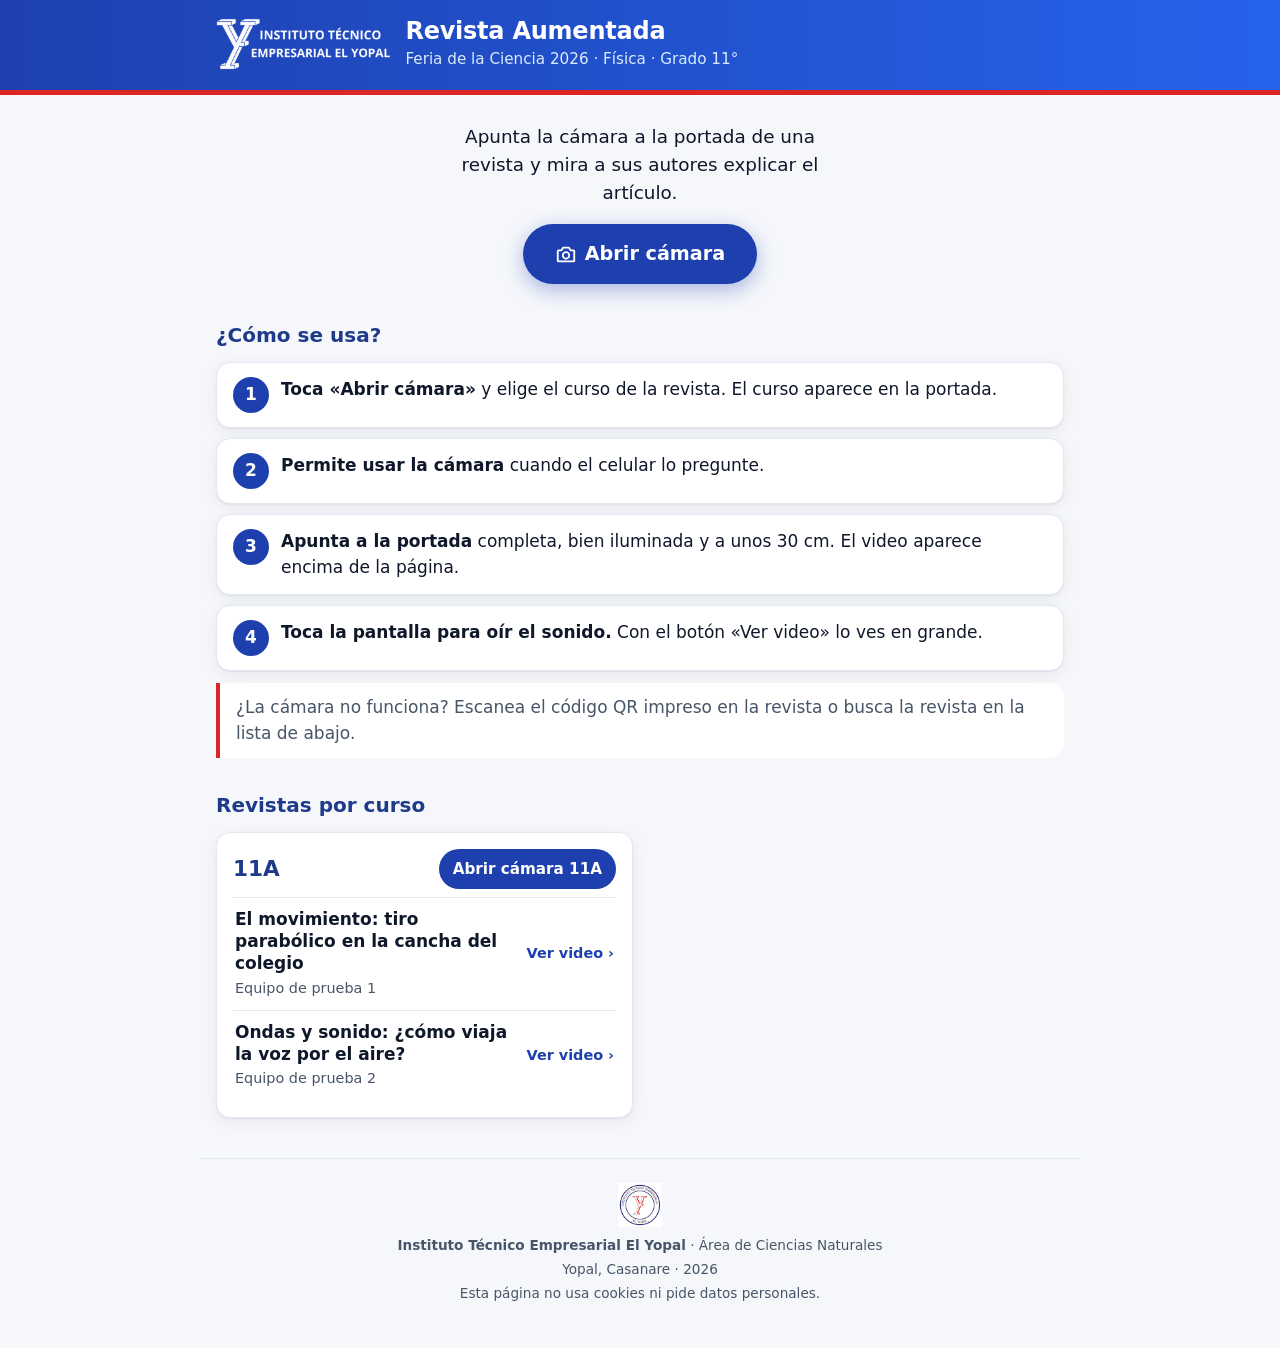
==== index.html @ 05f32a30 "Revista Aumentada: prototipo con 2 revistas de prueba Web estática para GitHub Pages con MindAR 1.2." ====
<!doctype html>
<html lang="es">
<head>
  <meta charset="utf-8">
  <meta name="viewport" content="width=device-width, initial-scale=1, viewport-fit=cover">
  <title>Revista Aumentada · ITEY</title>
  <meta name="description" content="Revistas de física del grado 11° del ITEY con realidad aumentada. Feria de la Ciencia 2026.">
  <meta name="theme-color" content="#1e40af">
  <link rel="icon" href="img/favicon.png">
  <link rel="stylesheet" href="css/estilos.css">
</head>
<body>
  <header class="franja">
    <div class="franja__contenido">
      <img class="franja__logo" src="img/logo-itey.png" alt="ITEY">
      <div>
        <h1>Revista Aumentada</h1>
        <p><span id="evento">Feria de la Ciencia 2026</span> · Física · Grado 11°</p>
      </div>
    </div>
  </header>

  <main class="contenido">
    <section class="portada">
      <p class="portada__lema">Apunta la cámara a la portada de una revista y mira a sus autores explicar el artículo.</p>
      <button id="abrir-camara" class="boton boton--grande" type="button">
        <svg viewBox="0 0 24 24" fill="none" stroke="currentColor" stroke-width="2" stroke-linecap="round" stroke-linejoin="round" aria-hidden="true"><path d="M4 8h3l2-3h6l2 3h3a1 1 0 0 1 1 1v10a1 1 0 0 1-1 1H4a1 1 0 0 1-1-1V9a1 1 0 0 1 1-1z"/><circle cx="12" cy="13.5" r="3.5"/></svg>
        Abrir cámara
      </button>
    </section>

    <h2>¿Cómo se usa?</h2>
    <ol class="pasos">
      <li class="tarjeta"><div><strong>Toca «Abrir cámara»</strong> y elige el curso de la revista. El curso aparece en la portada.</div></li>
      <li class="tarjeta"><div><strong>Permite usar la cámara</strong> cuando el celular lo pregunte.</div></li>
      <li class="tarjeta"><div><strong>Apunta a la portada</strong> completa, bien iluminada y a unos 30 cm. El video aparece encima de la página.</div></li>
      <li class="tarjeta"><div><strong>Toca la pantalla para oír el sonido.</strong> Con el botón «Ver video» lo ves en grande.</div></li>
    </ol>
    <p class="nota">¿La cámara no funciona? Escanea el código QR impreso en la revista o busca la revista en la lista de abajo.</p>

    <h2 id="lista">Revistas por curso</h2>
    <div id="cursos" class="cursos" aria-live="polite">
      <p>Cargando revistas…</p>
    </div>
  </main>

  <footer class="pie">
    <img src="img/escudo-itey.jpg" alt="" width="44" height="44">
    <p><strong>Instituto Técnico Empresarial El Yopal</strong> · Área de Ciencias Naturales</p>
    <p>Yopal, Casanare · 2026</p>
    <p>Esta página no usa cookies ni pide datos personales.</p>
  </footer>

  <dialog id="elegir-curso" class="dialogo">
    <h2>¿De qué curso es la revista?</h2>
    <p>Lo encuentras en la portada.</p>
    <div id="rejilla-cursos" class="rejilla-cursos"></div>
    <button class="boton boton--claro dialogo__cerrar" type="button" id="cerrar-dialogo">Cancelar</button>
  </dialog>

  <script type="module" src="js/inicio.js"></script>
</body>
</html>
---- css/estilos.css ----
/* Revista Aumentada · ITEY
   Azul institucional con el filo rojo del escudo, igual que la app de asistencias. */

:root {
  --azul-900: #1e3a8a;
  --azul-800: #1e40af;
  --azul-600: #2563eb;
  --azul-100: #dbeafe;
  --azul-50: #eff6ff;
  --rojo: #dc2626;
  --amarillo: #facc15;
  --texto: #0f172a;
  --texto-suave: #475569;
  --borde: #e2e8f0;
  --fondo: #f5f7fb;
  --blanco: #ffffff;
  --radio: 14px;
  --sombra: 0 1px 2px rgb(15 23 42 / .06), 0 4px 16px rgb(15 23 42 / .06);
  --fuente: system-ui, -apple-system, "Segoe UI", Roboto, "Helvetica Neue", Arial, sans-serif;
}

* { box-sizing: border-box; }

body {
  margin: 0;
  font-family: var(--fuente);
  font-size: 17px;
  line-height: 1.5;
  color: var(--texto);
  background: var(--fondo);
  -webkit-text-size-adjust: 100%;
}

a { color: var(--azul-800); }
img { max-width: 100%; }
[hidden] { display: none !important; }

/* ---------- Franja institucional ---------- */

.franja {
  background: linear-gradient(90deg, var(--azul-800), var(--azul-600));
  border-bottom: 5px solid var(--rojo);
  color: var(--blanco);
}
.franja__contenido {
  max-width: 880px;
  margin: 0 auto;
  padding: 18px 16px 20px;
  display: flex;
  align-items: center;
  gap: 14px;
}
.franja__logo { height: 52px; width: auto; flex-shrink: 0; }
.franja h1 { margin: 0; font-size: 1.5rem; line-height: 1.15; letter-spacing: -.01em; }
.franja p { margin: 2px 0 0; color: var(--azul-100); font-size: .95rem; }
@media (max-width: 420px) {
  .franja__contenido { gap: 12px; }
  .franja__logo { height: 40px; }
  .franja h1 { font-size: 1.3rem; }
  .franja p { font-size: .85rem; }
}
.franja--compacta .franja__contenido { padding: 10px 16px 12px; }
.franja--compacta .franja__logo { height: 36px; }
.franja--compacta h1 { font-size: 1.1rem; }
.franja a { color: var(--blanco); }

/* ---------- Contenido ---------- */

.contenido { max-width: 880px; margin: 0 auto; padding: 20px 16px 40px; }
.contenido h2 { font-size: 1.25rem; margin: 32px 0 12px; color: var(--azul-900); }

.portada { text-align: center; padding: 8px 0 4px; }
.portada__lema { font-size: 1.15rem; margin: 0 auto 18px; max-width: 32ch; }

.boton {
  display: inline-flex;
  align-items: center;
  justify-content: center;
  gap: 8px;
  min-height: 48px;
  padding: 10px 20px;
  border: 0;
  border-radius: 999px;
  font: inherit;
  font-weight: 700;
  text-decoration: none;
  cursor: pointer;
  background: var(--azul-800);
  color: var(--blanco);
  -webkit-tap-highlight-color: transparent;
}
.boton:active { transform: scale(.98); }
.boton--grande { font-size: 1.2rem; min-height: 60px; padding: 14px 32px; box-shadow: 0 6px 20px rgb(30 64 175 / .35); }
.boton--claro { background: var(--azul-50); color: var(--azul-800); }
.boton--blanco { background: var(--blanco); color: var(--azul-800); }
.boton--borde { background: transparent; color: var(--azul-800); box-shadow: inset 0 0 0 2px var(--azul-100); }
.boton svg { width: 22px; height: 22px; flex-shrink: 0; }

.tarjeta {
  background: var(--blanco);
  border: 1px solid var(--borde);
  border-radius: var(--radio);
  box-shadow: var(--sombra);
}

/* Pasos de uso */
.pasos { list-style: none; margin: 0; padding: 0; display: grid; gap: 10px; counter-reset: paso; }
.pasos li {
  counter-increment: paso;
  display: grid;
  grid-template-columns: 36px 1fr;
  gap: 12px;
  align-items: start;
  padding: 14px 16px;
}
.pasos li::before {
  content: counter(paso);
  display: grid;
  place-items: center;
  width: 36px;
  height: 36px;
  border-radius: 50%;
  background: var(--azul-800);
  color: var(--blanco);
  font-weight: 800;
}
.nota {
  margin: 12px 0 0;
  padding: 12px 16px;
  border-left: 4px solid var(--rojo);
  background: var(--blanco);
  border-radius: 0 var(--radio) var(--radio) 0;
  color: var(--texto-suave);
}

/* Cursos y revistas */
.cursos { display: grid; gap: 14px; }
@media (min-width: 720px) { .cursos { grid-template-columns: 1fr 1fr; } }
.curso { padding: 16px; }
.curso__cabeza { display: flex; align-items: center; justify-content: space-between; gap: 12px; margin-bottom: 8px; }
.curso__nombre { margin: 0; font-size: 1.35rem; color: var(--azul-900); }
.curso__cabeza .boton { min-height: 40px; padding: 6px 14px; font-size: .95rem; }
.revistas { list-style: none; margin: 0; padding: 0; }
.revistas li { border-top: 1px solid var(--borde); }
.revistas a {
  display: flex;
  align-items: center;
  gap: 12px;
  padding: 10px 2px;
  text-decoration: none;
  color: inherit;
}
.revistas strong { display: block; line-height: 1.3; }
.revistas span { color: var(--texto-suave); font-size: .9rem; }
.revistas .ver { margin-left: auto; color: var(--azul-800); font-weight: 700; font-size: .9rem; white-space: nowrap; }

/* Elegir curso */
.dialogo {
  border: 0;
  border-radius: 20px;
  padding: 20px;
  width: min(420px, calc(100vw - 32px));
  box-shadow: 0 20px 60px rgb(15 23 42 / .35);
}
.dialogo::backdrop { background: rgb(15 23 42 / .55); }
.dialogo h2 { margin: 0 0 4px; color: var(--azul-900); font-size: 1.25rem; }
.dialogo p { margin: 0 0 16px; color: var(--texto-suave); }
.rejilla-cursos { display: grid; grid-template-columns: repeat(auto-fill, minmax(96px, 1fr)); gap: 10px; }
.rejilla-cursos .boton { border-radius: 12px; font-size: 1.2rem; min-height: 64px; }
.dialogo__cerrar { margin-top: 16px; width: 100%; }

.aviso-error {
  padding: 14px 16px;
  border-radius: var(--radio);
  background: #fef2f2;
  border: 1px solid #fecaca;
  color: #991b1b;
}

.pie {
  max-width: 880px;
  margin: 0 auto;
  padding: 24px 16px 40px;
  color: var(--texto-suave);
  font-size: .85rem;
  text-align: center;
  border-top: 1px solid var(--borde);
}
.pie img { height: 44px; display: block; margin: 0 auto 8px; }
.pie p { margin: 4px 0; }

/* ---------- Página del video (ver.html) ---------- */

.video-marco {
  position: relative;
  background: #000;
  border-radius: var(--radio);
  overflow: hidden;
  margin: 12px 0 18px;
}
.video-marco video { display: block; width: 100%; max-height: 72vh; background: #000; }
.video-marco__play {
  position: absolute;
  inset: 0;
  display: grid;
  place-items: center;
  background: rgb(0 0 0 / .35);
  border: 0;
  color: var(--blanco);
  font: inherit;
  font-weight: 700;
  font-size: 1.1rem;
  cursor: pointer;
}
.video-marco__play span {
  display: inline-flex;
  align-items: center;
  gap: 10px;
  padding: 14px 26px;
  border-radius: 999px;
  background: var(--azul-800);
  box-shadow: 0 6px 20px rgb(0 0 0 / .4);
}
.etiqueta { margin: 0; color: var(--rojo); font-weight: 800; letter-spacing: .02em; }
.titulo-revista { margin: 2px 0 0; font-size: 1.5rem; line-height: 1.2; color: var(--azul-900); }
.acciones { display: flex; flex-wrap: wrap; gap: 10px; }
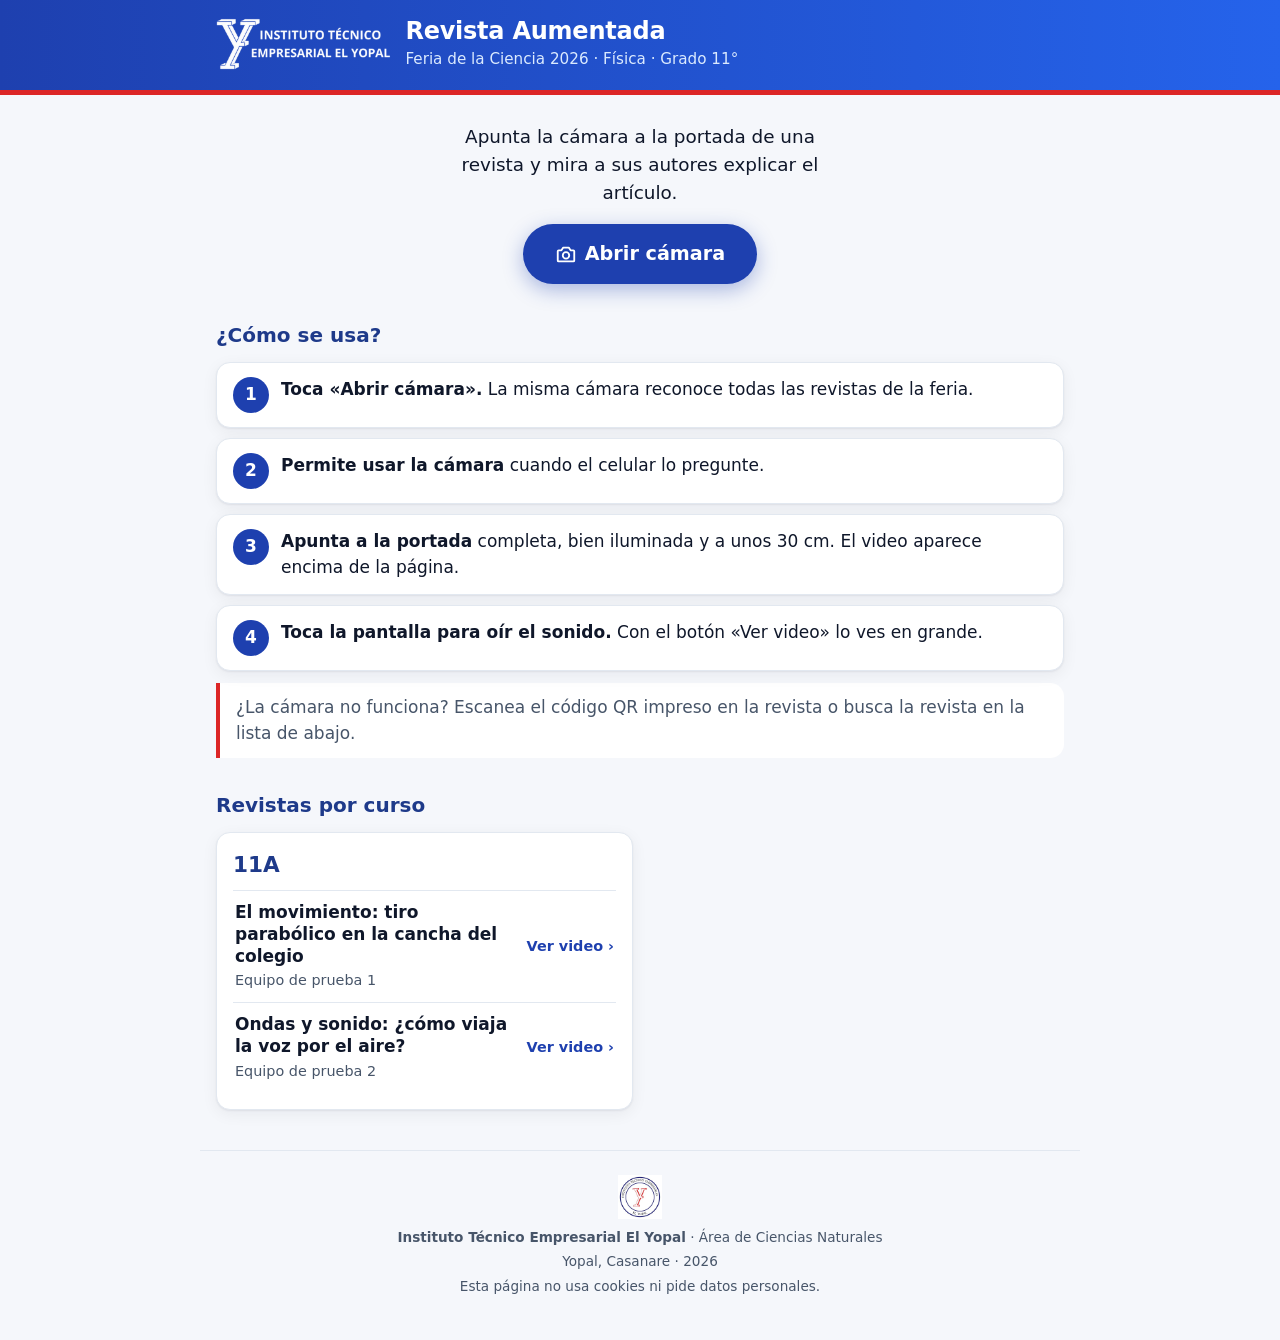
==== commit 06ff8229: "Una sola cámara para todo 11° y una carpeta por revista - revistas.json pasa a una lista de cámaras " ====
--- a/index.html
+++ b/index.html
@@ -31,7 +31,7 @@
 
     <h2>¿Cómo se usa?</h2>
     <ol class="pasos">
-      <li class="tarjeta"><div><strong>Toca «Abrir cámara»</strong> y elige el curso de la revista. El curso aparece en la portada.</div></li>
+      <li class="tarjeta"><div><strong>Toca «Abrir cámara».</strong> La misma cámara reconoce todas las revistas de la feria.</div></li>
       <li class="tarjeta"><div><strong>Permite usar la cámara</strong> cuando el celular lo pregunte.</div></li>
       <li class="tarjeta"><div><strong>Apunta a la portada</strong> completa, bien iluminada y a unos 30 cm. El video aparece encima de la página.</div></li>
       <li class="tarjeta"><div><strong>Toca la pantalla para oír el sonido.</strong> Con el botón «Ver video» lo ves en grande.</div></li>
@@ -51,9 +51,9 @@
     <p>Esta página no usa cookies ni pide datos personales.</p>
   </footer>
 
-  <dialog id="elegir-curso" class="dialogo">
-    <h2>¿De qué curso es la revista?</h2>
-    <p>Lo encuentras en la portada.</p>
+  <dialog id="elegir-camara" class="dialogo">
+    <h2>Elige la cámara</h2>
+    <p>Mira el curso en la portada de la revista.</p>
     <div id="rejilla-cursos" class="rejilla-cursos"></div>
     <button class="boton boton--claro dialogo__cerrar" type="button" id="cerrar-dialogo">Cancelar</button>
   </dialog>
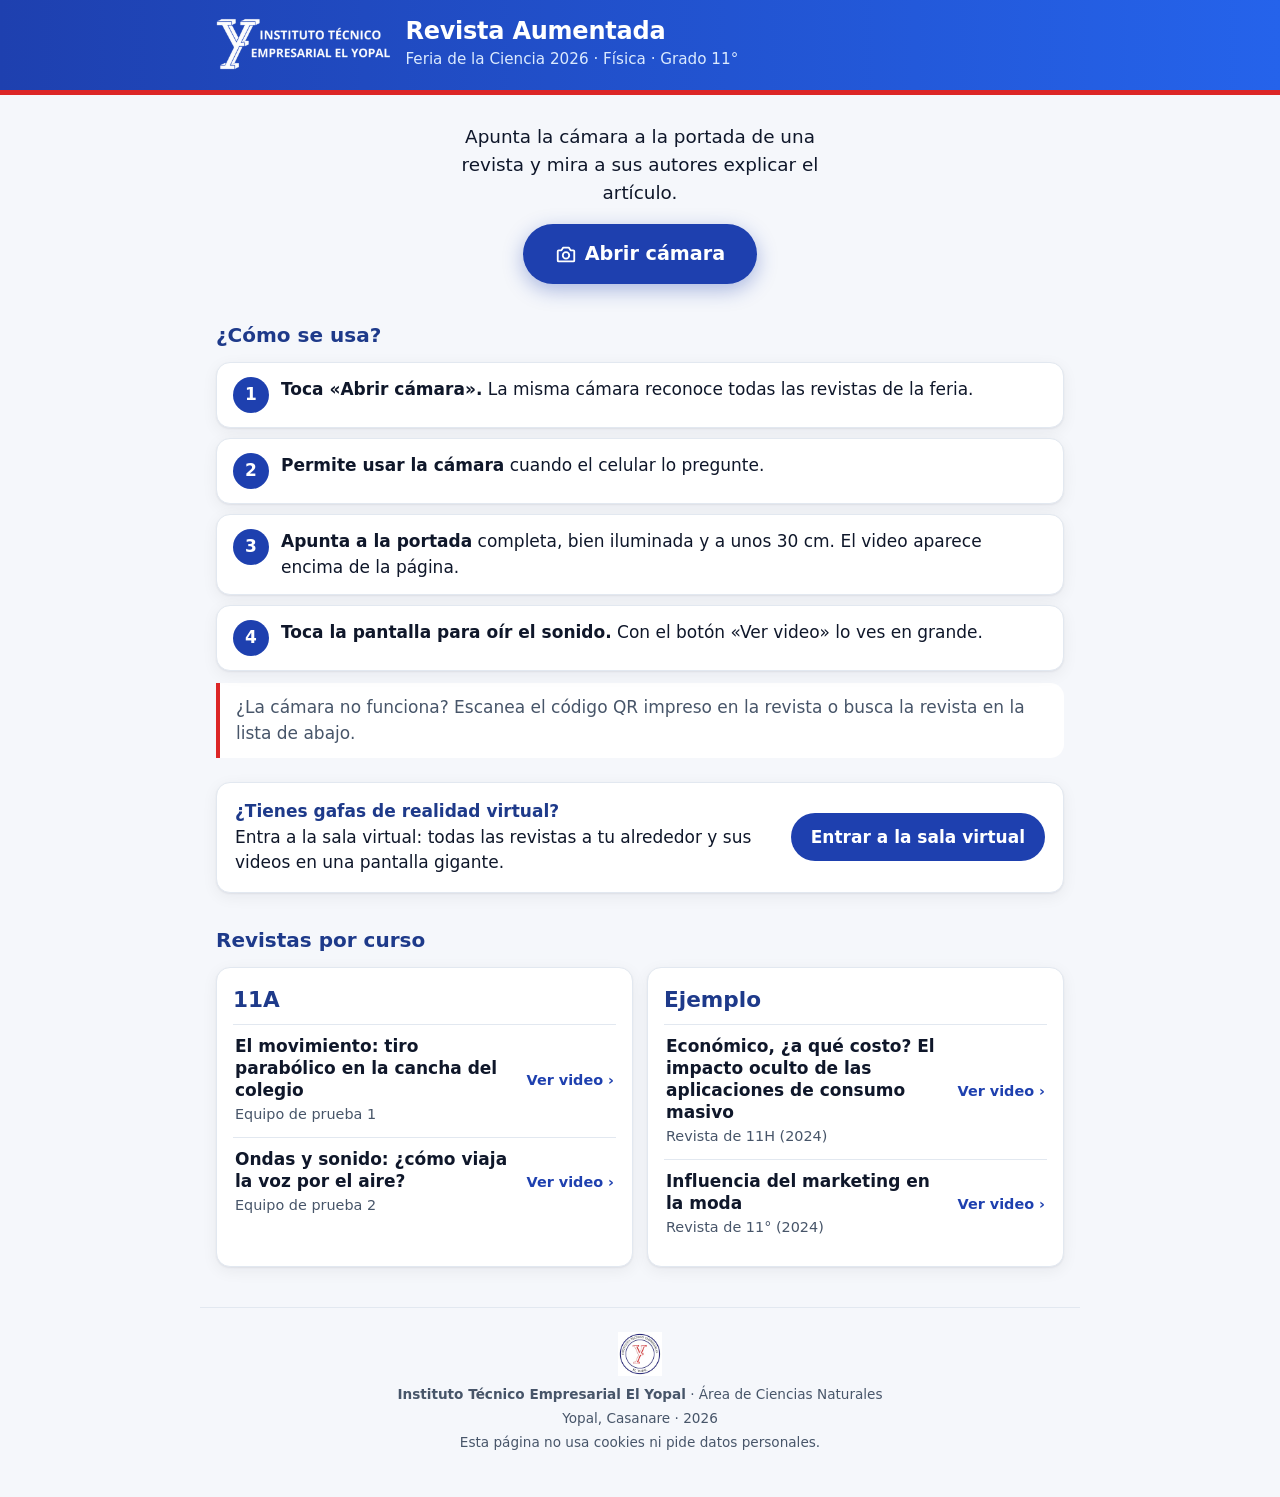
==== commit 2dcdaa5f: "Agrega la sala virtual para gafas de realidad virtual sala.html: las portadas de revistas.json alred" ====
--- a/index.html
+++ b/index.html
@@ -38,6 +38,14 @@
     </ol>
     <p class="nota">¿La cámara no funciona? Escanea el código QR impreso en la revista o busca la revista en la lista de abajo.</p>
 
+    <section class="tarjeta sala-acceso">
+      <div>
+        <strong>¿Tienes gafas de realidad virtual?</strong>
+        Entra a la sala virtual: todas las revistas a tu alrededor y sus videos en una pantalla gigante.
+      </div>
+      <a class="boton" href="sala.html">Entrar a la sala virtual</a>
+    </section>
+
     <h2 id="lista">Revistas por curso</h2>
     <div id="cursos" class="cursos" aria-live="polite">
       <p>Cargando revistas…</p>
--- a/css/estilos.css
+++ b/css/estilos.css
@@ -224,3 +224,9 @@
 .etiqueta { margin: 0; color: var(--rojo); font-weight: 800; letter-spacing: .02em; }
 .titulo-revista { margin: 2px 0 0; font-size: 1.5rem; line-height: 1.2; color: var(--azul-900); }
 .acciones { display: flex; flex-wrap: wrap; gap: 10px; }
+
+/* ---------- Acceso a la sala virtual ---------- */
+
+.sala-acceso { display: flex; flex-wrap: wrap; align-items: center; gap: 12px 16px; margin-top: 24px; padding: 16px 18px; }
+.sala-acceso > div { flex: 1 1 260px; }
+.sala-acceso strong { display: block; color: var(--azul-900); }
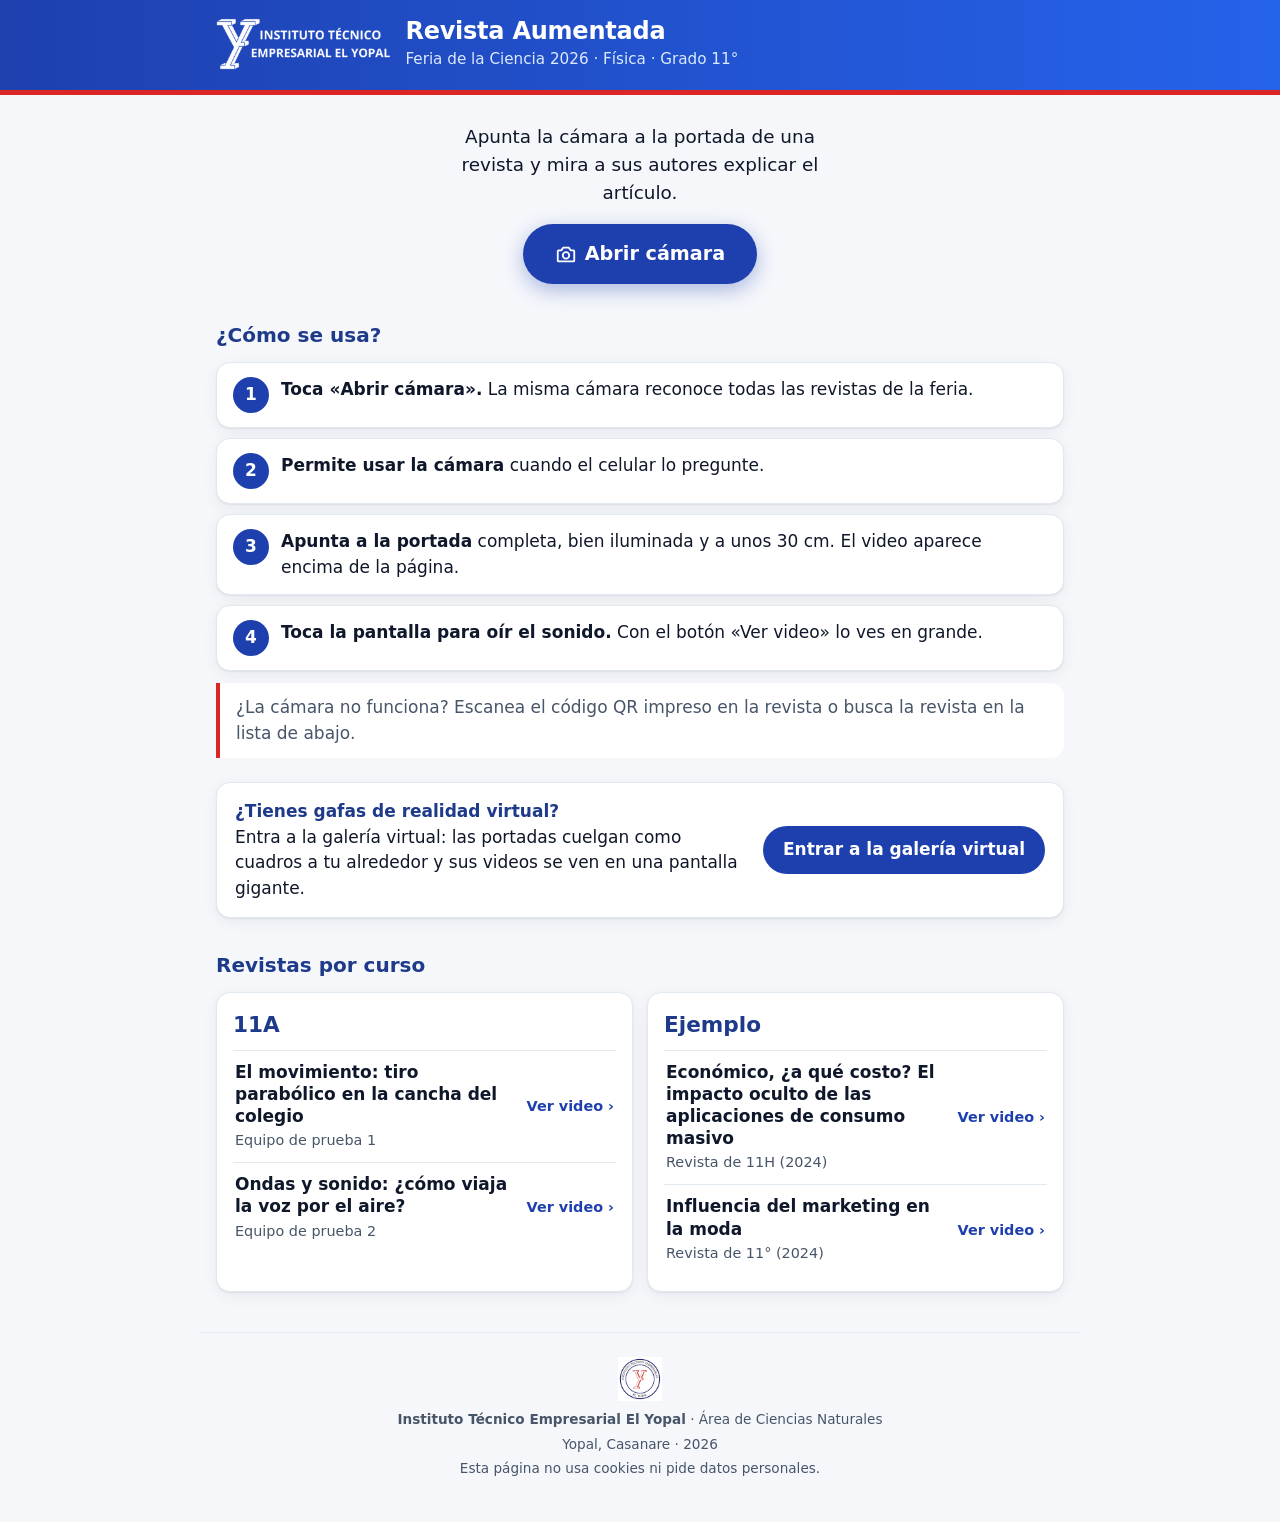
==== commit a4735e1a: "Convierte la sala virtual en galería y agrega la revista completa y los videos 360° - Galería de art" ====
--- a/index.html
+++ b/index.html
@@ -41,9 +41,9 @@
     <section class="tarjeta sala-acceso">
       <div>
         <strong>¿Tienes gafas de realidad virtual?</strong>
-        Entra a la sala virtual: todas las revistas a tu alrededor y sus videos en una pantalla gigante.
+        Entra a la galería virtual: las portadas cuelgan como cuadros a tu alrededor y sus videos se ven en una pantalla gigante.
       </div>
-      <a class="boton" href="sala.html">Entrar a la sala virtual</a>
+      <a class="boton" href="sala.html">Entrar a la galería virtual</a>
     </section>
 
     <h2 id="lista">Revistas por curso</h2>
